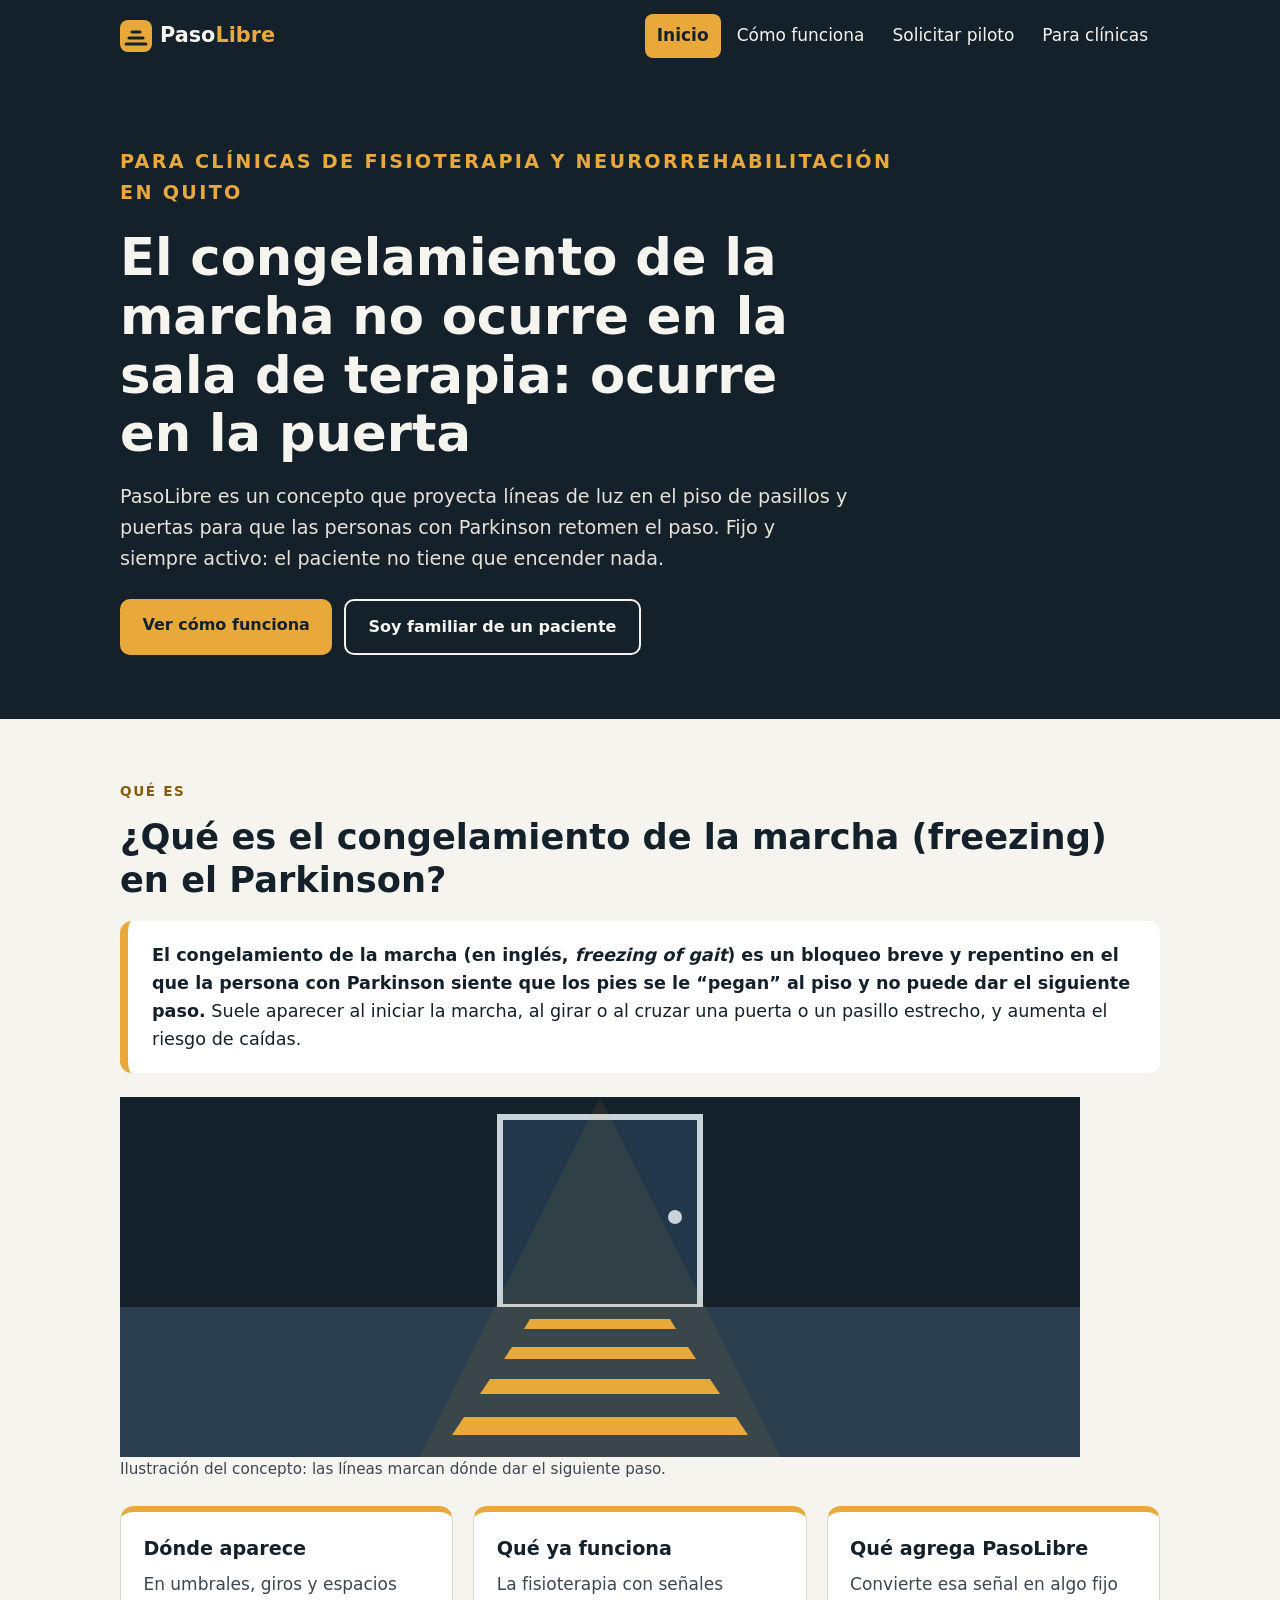
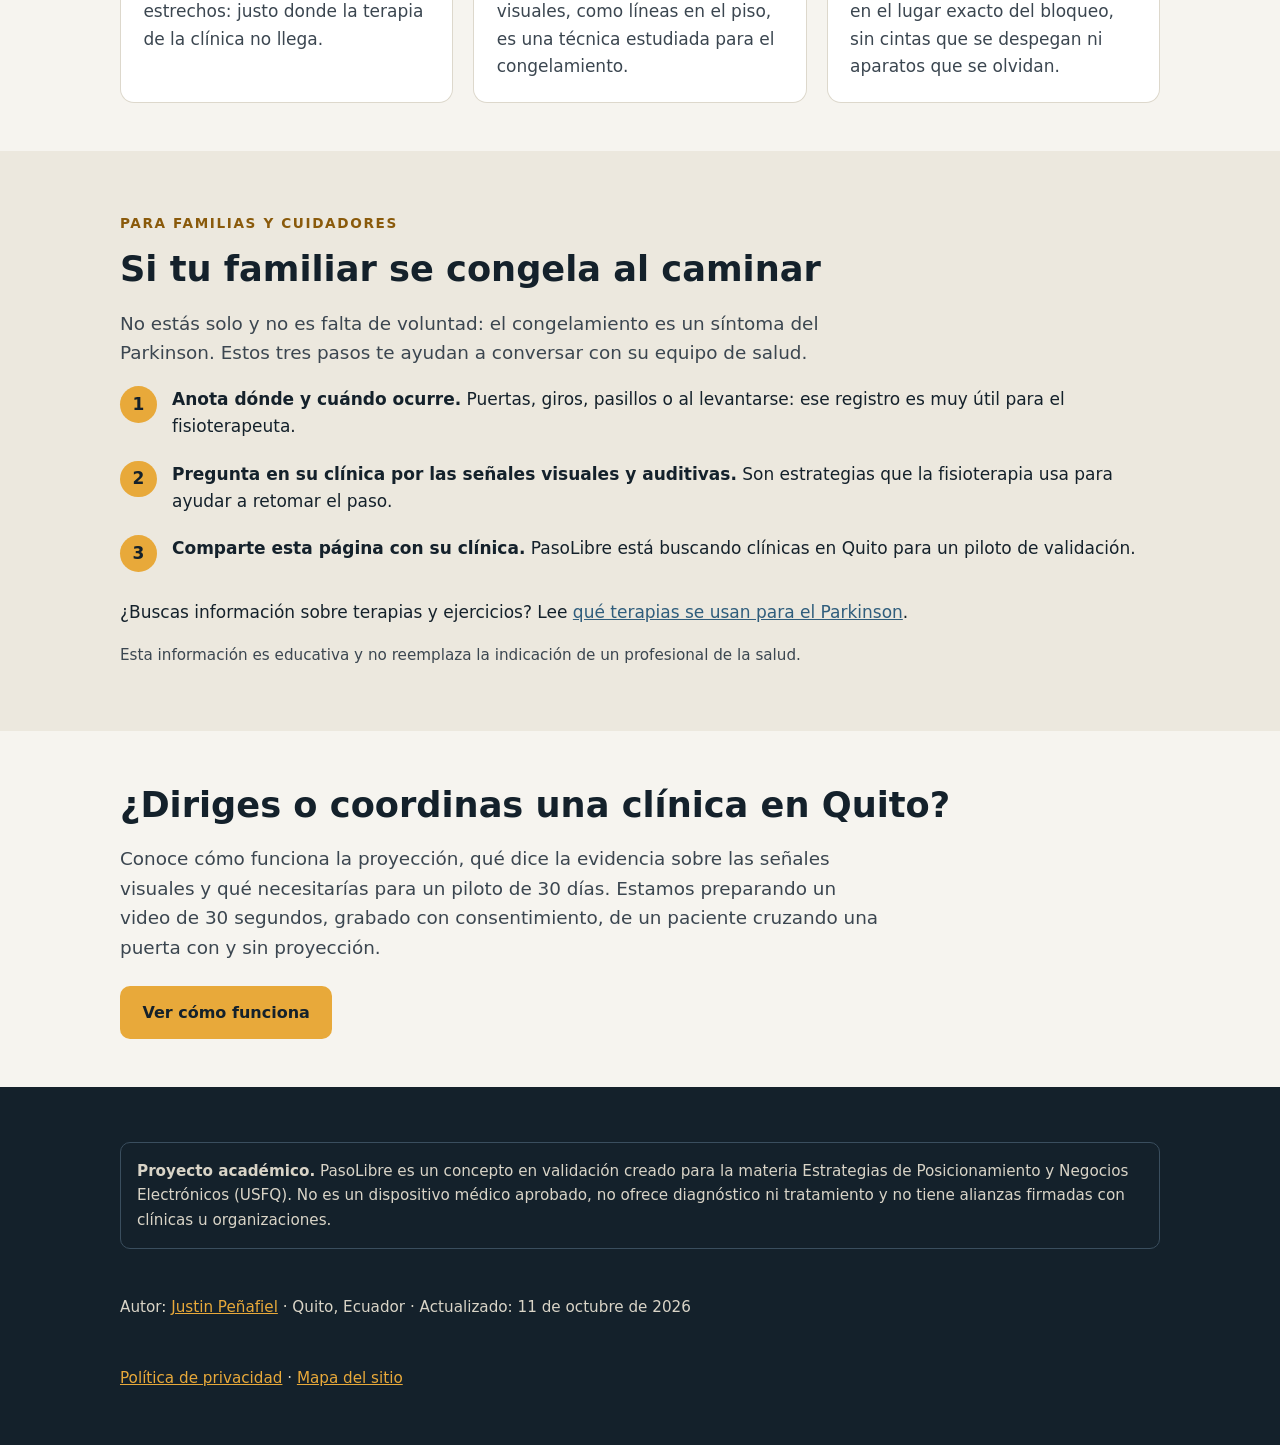
==== index.html @ 1aac8e03 "Add files via upload" ====
<!doctype html>
<html lang="es-EC">
<head>
<meta charset="utf-8">
<meta name="viewport" content="width=device-width, initial-scale=1">
<title>Congelamiento de la marcha en Parkinson (freezing) | PasoLibre</title>
<meta name="description" content="Qué es el congelamiento de la marcha (freezing) en el Parkinson y cómo PasoLibre proyecta líneas de luz en el piso para ayudar. Concepto para clínicas de Quito.">
<meta name="robots" content="index, follow">
<meta name="author" content="Justin Peñafiel">
<meta name="theme-color" content="#14212B">
<link rel="canonical" href="https://justinmate0.github.io/pasolibre/">
<link rel="icon" href="favicon.svg" type="image/svg+xml">
<meta property="og:type" content="website">
<meta property="og:locale" content="es_EC">
<meta property="og:site_name" content="PasoLibre">
<meta property="og:title" content="Congelamiento de la marcha en Parkinson (freezing) | PasoLibre">
<meta property="og:description" content="Qué es el congelamiento de la marcha (freezing) en el Parkinson y cómo PasoLibre proyecta líneas de luz en el piso para ayudar. Concepto para clínicas de Quito.">
<meta property="og:url" content="https://justinmate0.github.io/pasolibre/">
<meta name="twitter:card" content="summary">
<link rel="stylesheet" href="styles.css">
<script type="application/ld+json">{"@context": "https://schema.org", "@type": "Organization", "name": "PasoLibre", "url": "https://justinmate0.github.io/pasolibre/", "logo": "https://justinmate0.github.io/pasolibre/favicon.svg", "description": "Concepto académico de un sistema que proyecta señales visuales en el piso para ayudar a personas con Parkinson que se congelan al caminar.", "areaServed": {"@type": "City", "name": "Quito"}, "founder": {"@type": "Person", "name": "Justin Peñafiel", "url": "https://github.com/Justinmate0"}}</script><script type="application/ld+json">{"@context": "https://schema.org", "@type": "WebSite", "name": "PasoLibre", "url": "https://justinmate0.github.io/pasolibre/", "inLanguage": "es-EC"}</script>
</head>
<body>
<a class="skip" href="#contenido">Saltar al contenido</a>
<header class="site"><div class="wrap">
<a class="brand" href="index.html" aria-label="PasoLibre, ir al inicio"><svg width="32" height="32" viewBox="0 0 32 32" aria-hidden="true"><rect width="32" height="32" rx="8" fill="#E8A93A"/><path d="M6 24h20M9 18h14M12 12h8" stroke="#14212B" stroke-width="3" stroke-linecap="round"/></svg><span class="bt">Paso<b>Libre</b></span></a>
<nav aria-label="Principal"><ul><li><a href="index.html" aria-current="page">Inicio</a></li><li><a href="como-funciona.html">Cómo funciona</a></li><li><a href="solicitar-piloto.html">Solicitar piloto</a></li><li><a href="para-clinicas.html">Para clínicas</a></li></ul></nav>
</div></header>

<main id="contenido">

<section class="hero"><div class="wrap">
<p class="eyebrow">Para clínicas de fisioterapia y neurorrehabilitación en Quito</p>
<h1>El congelamiento de la marcha no ocurre en la sala de terapia: ocurre en la puerta</h1>
<p>PasoLibre es un concepto que proyecta líneas de luz en el piso de pasillos y puertas para que las personas con Parkinson retomen el paso. Fijo y siempre activo: el paciente no tiene que encender nada.</p>
<div class="btns"><a class="btn" href="como-funciona.html">Ver cómo funciona</a><a class="btn alt" href="#familias">Soy familiar de un paciente</a></div>
</div></section>

<section><div class="wrap">
<p class="eyebrow">Qué es</p>
<h2>¿Qué es el congelamiento de la marcha (freezing) en el Parkinson?</h2>
<p class="answer"><strong>El congelamiento de la marcha (en inglés, <em>freezing of gait</em>) es un bloqueo breve y repentino en el que la persona con Parkinson siente que los pies se le “pegan” al piso y no puede dar el siguiente paso.</strong> Suele aparecer al iniciar la marcha, al girar o al cruzar una puerta o un pasillo estrecho, y aumenta el riesgo de caídas.</p>
<figure style="margin:1.5rem 0"><img src="lineas-proyectadas.svg" width="960" height="360" alt="Ilustración: líneas de luz transversales proyectadas en el piso frente a una puerta, donde una persona con Parkinson suele congelarse al caminar" loading="lazy"><figcaption class="note">Ilustración del concepto: las líneas marcan dónde dar el siguiente paso.</figcaption></figure>
<div class="grid">
<div class="card"><h3>Dónde aparece</h3><p>En umbrales, giros y espacios estrechos: justo donde la terapia de la clínica no llega.</p></div>
<div class="card"><h3>Qué ya funciona</h3><p>La fisioterapia con señales visuales, como líneas en el piso, es una técnica estudiada para el congelamiento.</p></div>
<div class="card"><h3>Qué agrega PasoLibre</h3><p>Convierte esa señal en algo fijo en el lugar exacto del bloqueo, sin cintas que se despegan ni aparatos que se olvidan.</p></div>
</div>
</div></section>

<section class="alt-bg" id="familias"><div class="wrap">
<p class="eyebrow">Para familias y cuidadores</p>
<h2>Si tu familiar se congela al caminar</h2>
<p class="lead">No estás solo y no es falta de voluntad: el congelamiento es un síntoma del Parkinson. Estos tres pasos te ayudan a conversar con su equipo de salud.</p>
<ol class="steps">
<li><strong>Anota dónde y cuándo ocurre.</strong> Puertas, giros, pasillos o al levantarse: ese registro es muy útil para el fisioterapeuta.</li>
<li><strong>Pregunta en su clínica por las señales visuales y auditivas.</strong> Son estrategias que la fisioterapia usa para ayudar a retomar el paso.</li>
<li><strong>Comparte esta página con su clínica.</strong> PasoLibre está buscando clínicas en Quito para un piloto de validación.</li>
</ol>
<p>¿Buscas información sobre terapias y ejercicios? Lee <a href="como-funciona.html#terapias">qué terapias se usan para el Parkinson</a>.</p>
<p class="note">Esta información es educativa y no reemplaza la indicación de un profesional de la salud.</p>
</div></section>

<section><div class="wrap">
<h2>¿Diriges o coordinas una clínica en Quito?</h2>
<p class="lead">Conoce cómo funciona la proyección, qué dice la evidencia sobre las señales visuales y qué necesitarías para un piloto de 30 días. Estamos preparando un video de 30 segundos, grabado con consentimiento, de un paciente cruzando una puerta con y sin proyección.</p>
<div class="btns"><a class="btn" href="como-funciona.html">Ver cómo funciona</a></div>
</div></section>

</main>
<footer class="site"><div class="wrap">
<p class="disclaimer"><strong>Proyecto académico.</strong> PasoLibre es un concepto en validación creado para la materia Estrategias de Posicionamiento y Negocios Electrónicos (USFQ). No es un dispositivo médico aprobado, no ofrece diagnóstico ni tratamiento y no tiene alianzas firmadas con clínicas u organizaciones.</p>
<p>Autor: <a href="https://github.com/Justinmate0" rel="author">Justin Peñafiel</a> · Quito, Ecuador · Actualizado: <time datetime="2026-10-11">11 de octubre de 2026</time></p>
<p><a href="privacidad.html">Política de privacidad</a> · <a href="sitemap.xml">Mapa del sitio</a></p>
</div></footer>
</body>
</html>
---- styles.css ----
:root{--dark:#14212B;--light:#F6F4EF;--card:#FFFFFF;--amber:#E8A93A;--amber-d:#8A5A0B;--blue:#2F5D7C;--text:#3B4650;--line:#DDD8CC}
*{box-sizing:border-box}
html{scroll-behavior:smooth}
body{margin:0;font-family:system-ui,-apple-system,"Segoe UI",Roboto,Arial,sans-serif;color:var(--dark);background:var(--light);line-height:1.6;font-size:1.0625rem}
img,svg{max-width:100%;height:auto;display:block}
a{color:var(--blue)}
a:focus-visible,button:focus-visible,input:focus-visible,select:focus-visible,textarea:focus-visible{outline:3px solid var(--amber);outline-offset:2px}
.skip{position:absolute;left:-999px;top:0;background:var(--amber);color:var(--dark);padding:.5rem 1rem;z-index:10}
.skip:focus{left:1rem}
.wrap{max-width:1080px;margin:0 auto;padding:0 1.25rem}
header.site{background:var(--dark);color:var(--light)}
header.site .wrap{display:flex;flex-wrap:wrap;align-items:center;justify-content:space-between;gap:.75rem;padding-top:.9rem;padding-bottom:.9rem}
.brand{color:var(--light);text-decoration:none;font-weight:800;font-size:1.3rem;display:flex;align-items:center;gap:.5rem}
.brand b{color:var(--amber)}
nav ul{list-style:none;margin:0;padding:0;display:flex;flex-wrap:wrap;gap:.25rem}
nav a{color:var(--light);text-decoration:none;padding:.5rem .75rem;border-radius:8px;display:inline-block}
nav a:hover{background:#22384A}
nav a[aria-current="page"]{background:var(--amber);color:var(--dark);font-weight:700}
.crumbs{font-size:.9rem;color:var(--text);padding-top:1rem}
.crumbs ol{list-style:none;padding:0;margin:0;display:flex;gap:.4rem;flex-wrap:wrap}
.crumbs li+li::before{content:"›";margin-right:.4rem}
.hero{background:var(--dark);color:var(--light);padding:3.5rem 0 4rem}
.hero h1{font-size:clamp(2rem,5vw,3.2rem);line-height:1.15;margin:.25rem 0 1rem;max-width:20ch}
.hero p{font-size:1.2rem;max-width:60ch;color:#E6E2D8}
.eyebrow{text-transform:uppercase;letter-spacing:.12em;font-weight:800;font-size:.85rem;color:var(--amber-d)}
.hero .eyebrow{color:var(--amber)}
.btn{display:inline-block;background:var(--amber);color:var(--dark);font-weight:800;text-decoration:none;padding:.85rem 1.4rem;border-radius:10px;border:0;font-size:1rem;cursor:pointer}
.btn.alt{background:transparent;color:var(--light);border:2px solid var(--light)}
.btns{display:flex;flex-wrap:wrap;gap:.75rem;margin-top:1.5rem}
main section{padding:3rem 0}
h2{font-size:clamp(1.6rem,3.5vw,2.2rem);line-height:1.2;margin:.3rem 0 1rem}
h3{font-size:1.2rem;margin:0 0 .4rem}
.lead{font-size:1.15rem;color:var(--text);max-width:65ch}
.grid{display:grid;grid-template-columns:repeat(auto-fit,minmax(240px,1fr));gap:1.25rem;margin-top:1.5rem}
.card{background:var(--card);border:1px solid var(--line);border-radius:14px;padding:1.4rem;border-top:6px solid var(--amber)}
.card p{margin:.3rem 0 0;color:var(--text)}
.answer{background:var(--card);border-left:8px solid var(--amber);border-radius:12px;padding:1.25rem 1.5rem;margin:1.25rem 0;font-size:1.1rem}
.alt-bg{background:#ECE8DE}
details{background:var(--card);border:1px solid var(--line);border-radius:12px;padding:1rem 1.25rem;margin:.75rem 0}
summary{font-weight:700;cursor:pointer;font-size:1.08rem}
details p{color:var(--text);margin:.75rem 0 0}
table{width:100%;border-collapse:collapse;background:var(--card);margin-top:1rem}
th,td{text-align:left;padding:.75rem;border-bottom:1px solid var(--line);vertical-align:top}
th{background:var(--dark);color:var(--light)}
.table-wrap{overflow-x:auto}
ol.steps{counter-reset:s;list-style:none;padding:0}
ol.steps li{counter-increment:s;position:relative;padding:0 0 1.25rem 3.25rem}
ol.steps li::before{content:counter(s);position:absolute;left:0;top:0;width:2.3rem;height:2.3rem;border-radius:50%;background:var(--amber);color:var(--dark);font-weight:800;display:flex;align-items:center;justify-content:center}
form{background:var(--card);border:1px solid var(--line);border-radius:14px;padding:1.5rem;display:grid;gap:1rem;max-width:640px}
label{font-weight:700;display:block;margin-bottom:.3rem}
input,select,textarea{width:100%;padding:.75rem;border:1px solid #8D8A80;border-radius:8px;font:inherit;background:#fff;color:var(--dark)}
.check{display:flex;gap:.6rem;align-items:flex-start}
.check input{width:auto;margin-top:.35rem}
.check label{font-weight:400}
.note{font-size:.95rem;color:var(--text)}
.ok{background:#E3F1E6;border-left:8px solid #2E7D4F;border-radius:12px;padding:1.25rem 1.5rem;max-width:640px}
.author{display:flex;gap:1rem;align-items:center;background:var(--card);border:1px solid var(--line);border-radius:14px;padding:1.25rem}
.avatar{width:64px;height:64px;border-radius:50%;background:var(--dark);color:var(--amber);display:flex;align-items:center;justify-content:center;font-weight:800;font-size:1.4rem;flex:none}
footer.site{background:var(--dark);color:#D9D4C7;padding:2.5rem 0;font-size:.95rem}
footer.site a{color:var(--amber)}
footer.site .wrap{display:grid;gap:1rem}
.disclaimer{border:1px solid #3A4E5E;border-radius:10px;padding:1rem}
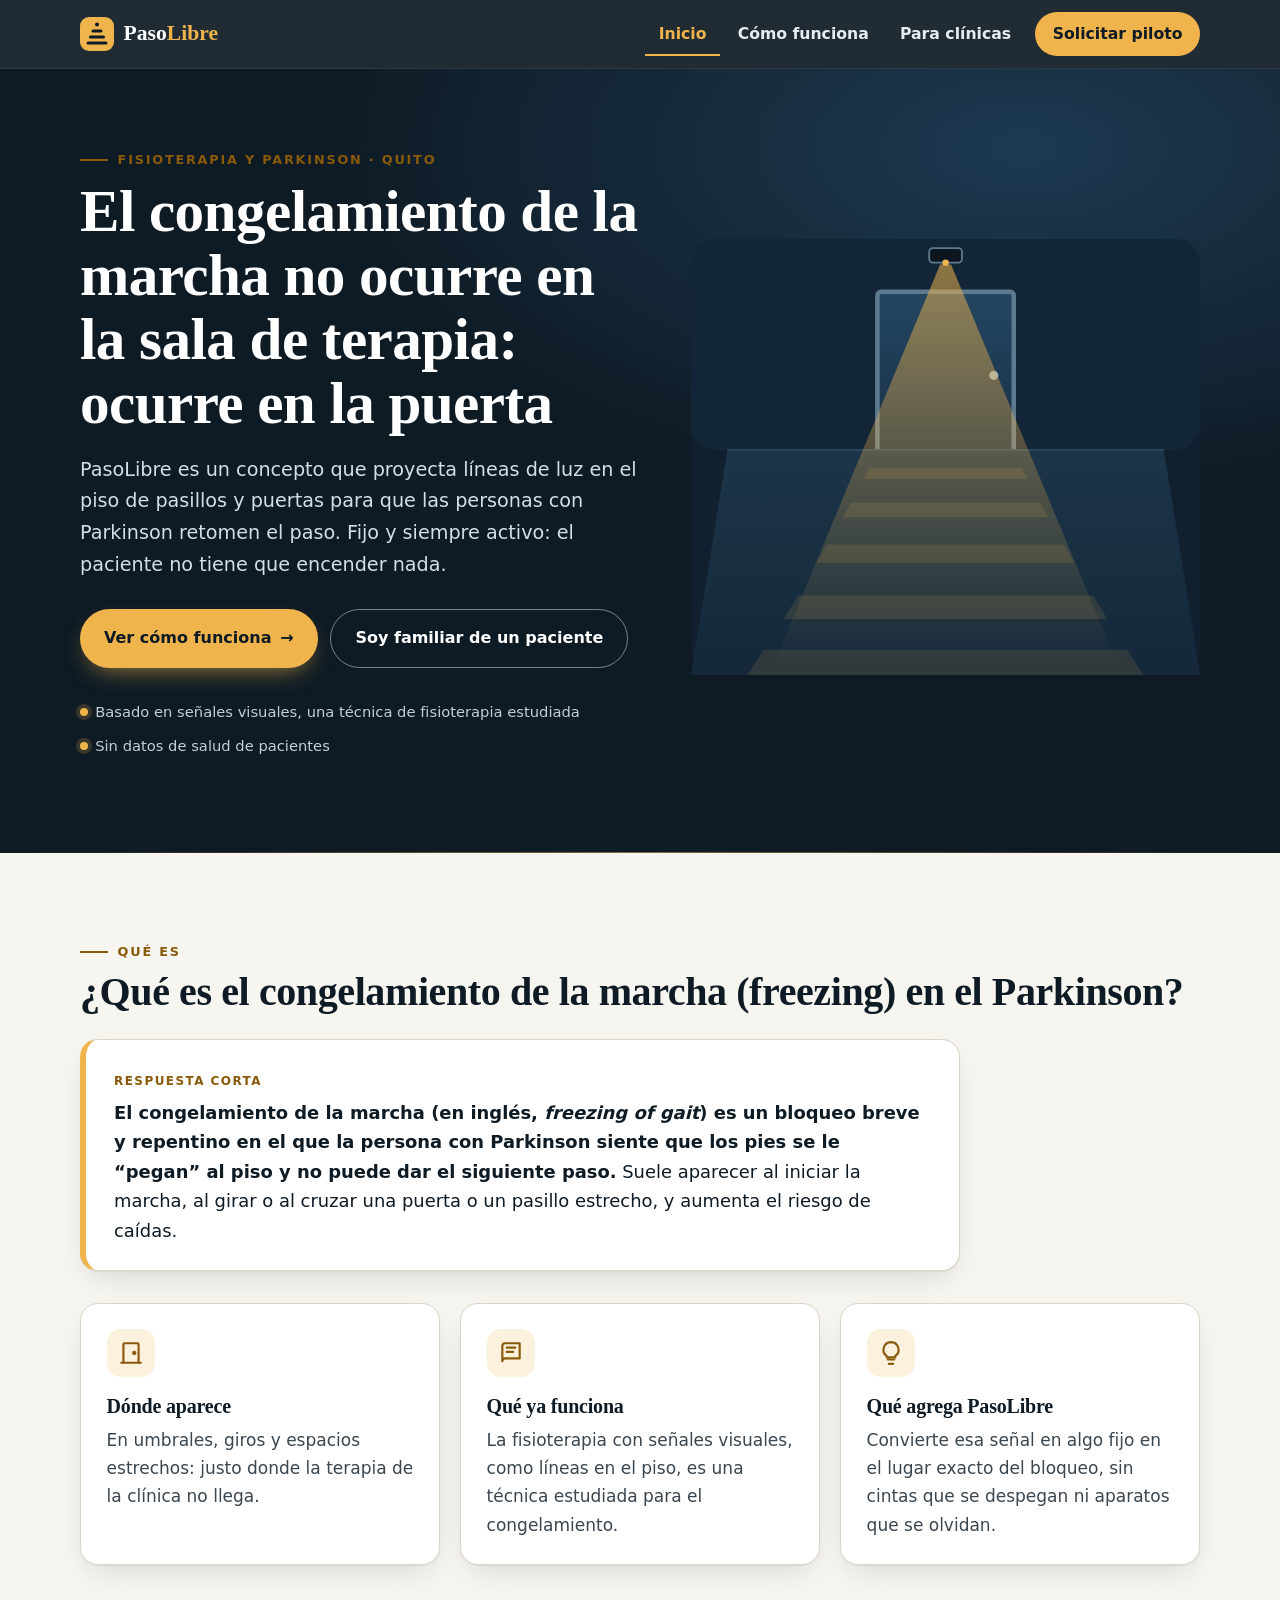
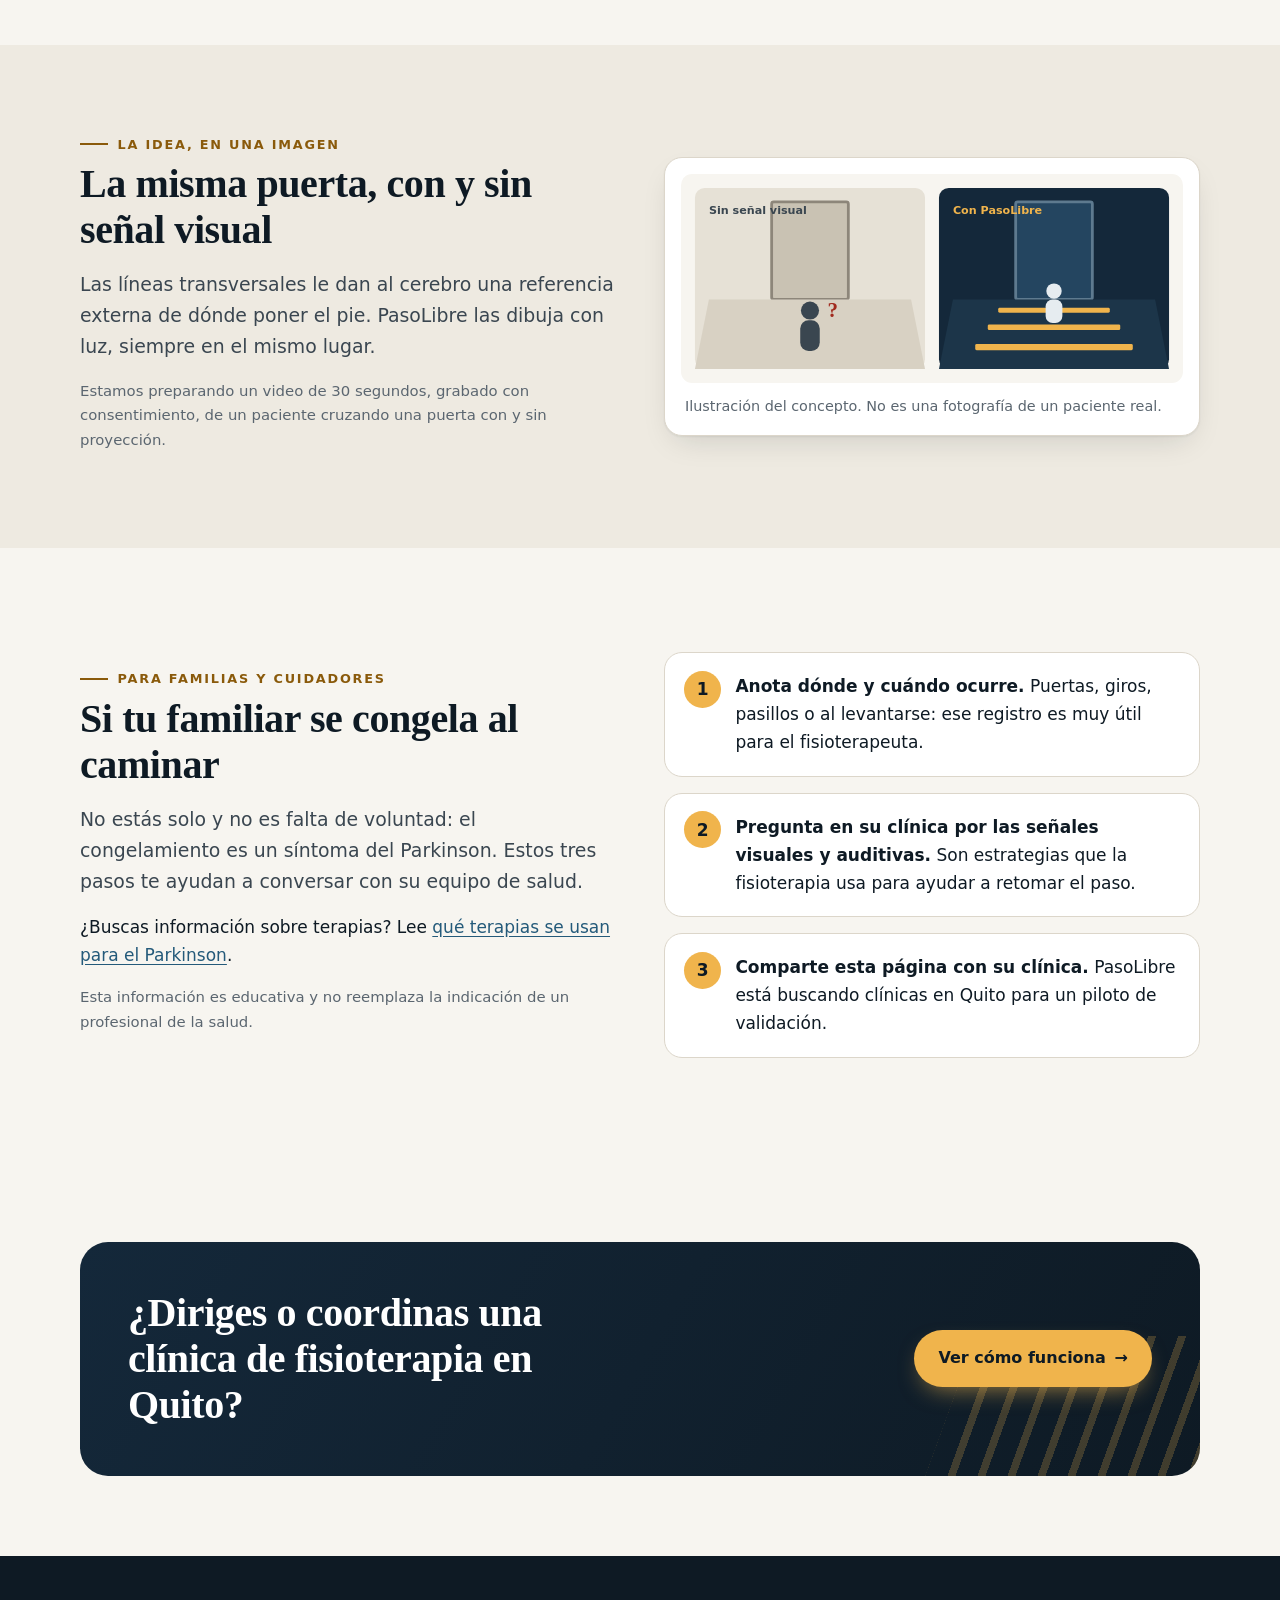
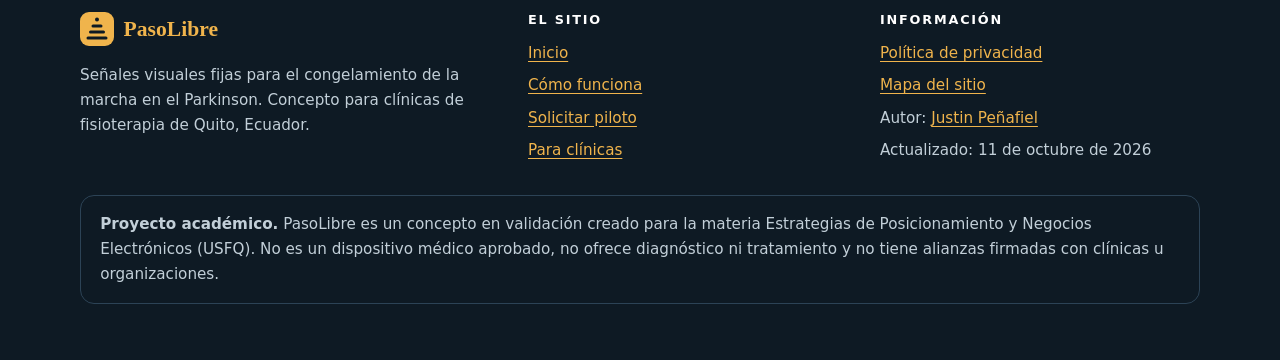
==== commit 9bd1ea1e: "Add files via upload" ====
--- a/index.html
+++ b/index.html
@@ -7,71 +7,117 @@
 <meta name="description" content="Qué es el congelamiento de la marcha (freezing) en el Parkinson y cómo PasoLibre proyecta líneas de luz en el piso para ayudar. Concepto para clínicas de Quito.">
 <meta name="robots" content="index, follow">
 <meta name="author" content="Justin Peñafiel">
-<meta name="theme-color" content="#14212B">
+<meta name="theme-color" content="#0E1A24">
 <link rel="canonical" href="https://justinmate0.github.io/pasolibre/">
+<meta property="og:url" content="https://justinmate0.github.io/pasolibre/">
 <link rel="icon" href="favicon.svg" type="image/svg+xml">
 <meta property="og:type" content="website">
 <meta property="og:locale" content="es_EC">
 <meta property="og:site_name" content="PasoLibre">
 <meta property="og:title" content="Congelamiento de la marcha en Parkinson (freezing) | PasoLibre">
 <meta property="og:description" content="Qué es el congelamiento de la marcha (freezing) en el Parkinson y cómo PasoLibre proyecta líneas de luz en el piso para ayudar. Concepto para clínicas de Quito.">
-<meta property="og:url" content="https://justinmate0.github.io/pasolibre/">
 <meta name="twitter:card" content="summary">
 <link rel="stylesheet" href="styles.css">
-<script type="application/ld+json">{"@context": "https://schema.org", "@type": "Organization", "name": "PasoLibre", "url": "https://justinmate0.github.io/pasolibre/", "logo": "https://justinmate0.github.io/pasolibre/favicon.svg", "description": "Concepto académico de un sistema que proyecta señales visuales en el piso para ayudar a personas con Parkinson que se congelan al caminar.", "areaServed": {"@type": "City", "name": "Quito"}, "founder": {"@type": "Person", "name": "Justin Peñafiel", "url": "https://github.com/Justinmate0"}}</script><script type="application/ld+json">{"@context": "https://schema.org", "@type": "WebSite", "name": "PasoLibre", "url": "https://justinmate0.github.io/pasolibre/", "inLanguage": "es-EC"}</script>
+<script src="app.js" defer></script>
+<script type="application/ld+json">{"@context": "https://schema.org", "@type": "Organization", "name": "PasoLibre", "url": "https://justinmate0.github.io/pasolibre/", "logo": "https://justinmate0.github.io/pasolibre/favicon.svg", "description": "Concepto académico de un sistema que proyecta señales visuales en el piso para ayudar a personas con Parkinson que se congelan al caminar.", "areaServed": {"@type": "City", "name": "Quito"}, "founder": {"@type": "Person", "name": "Justin Peñafiel", "url": "https://github.com/Justinmate0"}}</script>
+<script type="application/ld+json">{"@context": "https://schema.org", "@type": "WebSite", "name": "PasoLibre", "url": "https://justinmate0.github.io/pasolibre/", "inLanguage": "es-EC"}</script>
 </head>
 <body>
 <a class="skip" href="#contenido">Saltar al contenido</a>
-<header class="site"><div class="wrap">
-<a class="brand" href="index.html" aria-label="PasoLibre, ir al inicio"><svg width="32" height="32" viewBox="0 0 32 32" aria-hidden="true"><rect width="32" height="32" rx="8" fill="#E8A93A"/><path d="M6 24h20M9 18h14M12 12h8" stroke="#14212B" stroke-width="3" stroke-linecap="round"/></svg><span class="bt">Paso<b>Libre</b></span></a>
-<nav aria-label="Principal"><ul><li><a href="index.html" aria-current="page">Inicio</a></li><li><a href="como-funciona.html">Cómo funciona</a></li><li><a href="solicitar-piloto.html">Solicitar piloto</a></li><li><a href="para-clinicas.html">Para clínicas</a></li></ul></nav>
+<header class="site-h"><div class="wrap">
+<a class="brand" href="index.html" aria-label="PasoLibre, ir al inicio"><svg width="34" height="34" viewBox="0 0 34 34" aria-hidden="true"><rect width="34" height="34" rx="9" fill="#F0B44C"/><path d="M8 26h18M10.5 20h13M13 14h8" stroke="#0E1A24" stroke-width="3" stroke-linecap="round"/><circle cx="17" cy="7.5" r="2" fill="#0E1A24"/></svg><span>Paso<b>Libre</b></span></a>
+<button class="menu-btn" type="button" aria-expanded="false" aria-controls="menu">Menú</button>
+<nav class="nav" id="menu" aria-label="Principal"><ul><li><a href="index.html" aria-current="page">Inicio</a></li><li><a href="como-funciona.html">Cómo funciona</a></li><li><a href="para-clinicas.html">Para clínicas</a></li><li class="cta"><a href="solicitar-piloto.html">Solicitar piloto</a></li></ul></nav>
 </div></header>
 
 <main id="contenido">
 
-<section class="hero"><div class="wrap">
-<p class="eyebrow">Para clínicas de fisioterapia y neurorrehabilitación en Quito</p>
+<section class="hero"><div class="wrap hero-grid">
+<div>
+<p class="eyebrow">Fisioterapia y Parkinson · Quito</p>
 <h1>El congelamiento de la marcha no ocurre en la sala de terapia: ocurre en la puerta</h1>
-<p>PasoLibre es un concepto que proyecta líneas de luz en el piso de pasillos y puertas para que las personas con Parkinson retomen el paso. Fijo y siempre activo: el paciente no tiene que encender nada.</p>
-<div class="btns"><a class="btn" href="como-funciona.html">Ver cómo funciona</a><a class="btn alt" href="#familias">Soy familiar de un paciente</a></div>
+<p class="sub">PasoLibre es un concepto que proyecta líneas de luz en el piso de pasillos y puertas para que las personas con Parkinson retomen el paso. Fijo y siempre activo: el paciente no tiene que encender nada.</p>
+<div class="btns"><a class="btn" href="como-funciona.html">Ver cómo funciona <span class="arr" aria-hidden="true">→</span></a><a class="btn ghost" href="#familias">Soy familiar de un paciente</a></div>
+<ul class="trust"><li>Basado en señales visuales, una técnica de fisioterapia estudiada</li><li>Sin datos de salud de pacientes</li></ul>
+</div>
+<div><svg class="hero-art" viewBox="0 0 560 480" width="560" height="480" role="img" aria-labelledby="ha-t">
+<title id="ha-t">Animación: un proyector en el techo enciende, una por una, líneas de luz en el piso frente a una puerta, y aparecen las huellas de los pasos</title>
+<defs>
+<linearGradient id="g-cone" x1="0" y1="0" x2="0" y2="1"><stop offset="0" stop-color="#F0B44C" stop-opacity=".55"/><stop offset="1" stop-color="#F0B44C" stop-opacity="0"/></linearGradient>
+<linearGradient id="g-floor" x1="0" y1="0" x2="0" y2="1"><stop offset="0" stop-color="#1C3549"/><stop offset="1" stop-color="#14283A"/></linearGradient>
+<linearGradient id="g-door" x1="0" y1="0" x2="0" y2="1"><stop offset="0" stop-color="#244560"/><stop offset="1" stop-color="#1A3247"/></linearGradient>
+</defs>
+<rect x="0" y="0" width="560" height="480" rx="28" fill="#10202E"/>
+<rect x="0" y="0" width="560" height="232" rx="28" fill="#132637"/>
+<rect x="205" y="58" width="150" height="176" rx="4" fill="url(#g-door)" stroke="#5E7A8F" stroke-width="5"/>
+<circle cx="333" cy="150" r="5" fill="#9FB3C2"/>
+<polygon points="40,232 520,232 560,480 0,480" fill="url(#g-floor)"/>
+<line x1="40" y1="232" x2="520" y2="232" stroke="#2B4A62" stroke-width="2"/>
+<rect x="262" y="10" width="36" height="16" rx="4" fill="#0B1620" stroke="#5E7A8F" stroke-width="2"/>
+<circle class="led" cx="280" cy="26" r="3.5" fill="#F0B44C"/>
+<polygon class="cone" points="274,28 286,28 470,470 90,470" fill="url(#g-cone)"/>
+<g fill="#F0B44C">
+<polygon class="beam" points="196,252 364,252 370,264 190,264"/>
+<polygon class="beam" points="176,290 384,290 393,306 167,306"/>
+<polygon class="beam" points="150,336 410,336 422,356 138,356"/>
+<polygon class="beam" points="118,392 442,392 458,418 102,418"/>
+<polygon class="beam" points="80,452 480,452 498,480 62,480"/>
+</g>
+<g fill="#E6ECF0">
+<ellipse class="step s4" cx="258" cy="440" rx="14" ry="7"/>
+<ellipse class="step s3" cx="302" cy="376" rx="12" ry="6"/>
+<ellipse class="step s2" cx="262" cy="322" rx="10" ry="5"/>
+<ellipse class="step" cx="296" cy="276" rx="8" ry="4"/>
+</g>
+</svg></div>
 </div></section>
 
 <section><div class="wrap">
-<p class="eyebrow">Qué es</p>
-<h2>¿Qué es el congelamiento de la marcha (freezing) en el Parkinson?</h2>
-<p class="answer"><strong>El congelamiento de la marcha (en inglés, <em>freezing of gait</em>) es un bloqueo breve y repentino en el que la persona con Parkinson siente que los pies se le “pegan” al piso y no puede dar el siguiente paso.</strong> Suele aparecer al iniciar la marcha, al girar o al cruzar una puerta o un pasillo estrecho, y aumenta el riesgo de caídas.</p>
-<figure style="margin:1.5rem 0"><img src="lineas-proyectadas.svg" width="960" height="360" alt="Ilustración: líneas de luz transversales proyectadas en el piso frente a una puerta, donde una persona con Parkinson suele congelarse al caminar" loading="lazy"><figcaption class="note">Ilustración del concepto: las líneas marcan dónde dar el siguiente paso.</figcaption></figure>
+<p class="eyebrow rv">Qué es</p>
+<h2 class="rv">¿Qué es el congelamiento de la marcha (freezing) en el Parkinson?</h2>
+<div class="answer rv"><span class="tag">Respuesta corta</span><p style="margin:0"><strong>El congelamiento de la marcha (en inglés, <em>freezing of gait</em>) es un bloqueo breve y repentino en el que la persona con Parkinson siente que los pies se le “pegan” al piso y no puede dar el siguiente paso.</strong> Suele aparecer al iniciar la marcha, al girar o al cruzar una puerta o un pasillo estrecho, y aumenta el riesgo de caídas.</p></div>
 <div class="grid">
-<div class="card"><h3>Dónde aparece</h3><p>En umbrales, giros y espacios estrechos: justo donde la terapia de la clínica no llega.</p></div>
-<div class="card"><h3>Qué ya funciona</h3><p>La fisioterapia con señales visuales, como líneas en el piso, es una técnica estudiada para el congelamiento.</p></div>
-<div class="card"><h3>Qué agrega PasoLibre</h3><p>Convierte esa señal en algo fijo en el lugar exacto del bloqueo, sin cintas que se despegan ni aparatos que se olvidan.</p></div>
+<div class="card rv"><div class="ico" aria-hidden="true"><svg width="26" height="26" viewBox="0 0 24 24" fill="none" stroke="currentColor" stroke-width="2" stroke-linecap="round" stroke-linejoin="round"><path d="M5 21V4a1 1 0 0 1 1-1h12a1 1 0 0 1 1 1v17"/><path d="M3 21h18"/><circle cx="15" cy="12" r="1"/></svg></div><h3>Dónde aparece</h3><p>En umbrales, giros y espacios estrechos: justo donde la terapia de la clínica no llega.</p></div>
+<div class="card rv d1"><div class="ico" aria-hidden="true"><svg width="26" height="26" viewBox="0 0 24 24" fill="none" stroke="currentColor" stroke-width="2" stroke-linecap="round" stroke-linejoin="round"><path d="M4 19.5A2.5 2.5 0 0 1 6.5 17H20V3H6.5A2.5 2.5 0 0 0 4 5.5z"/><path d="M8 7h8M8 11h6"/></svg></div><h3>Qué ya funciona</h3><p>La fisioterapia con señales visuales, como líneas en el piso, es una técnica estudiada para el congelamiento.</p></div>
+<div class="card rv d2"><div class="ico" aria-hidden="true"><svg width="26" height="26" viewBox="0 0 24 24" fill="none" stroke="currentColor" stroke-width="2" stroke-linecap="round" stroke-linejoin="round"><path d="M9 18h6M10 22h4"/><path d="M12 2a7 7 0 0 0-4 12.7V16h8v-1.3A7 7 0 0 0 12 2z"/></svg></div><h3>Qué agrega PasoLibre</h3><p>Convierte esa señal en algo fijo en el lugar exacto del bloqueo, sin cintas que se despegan ni aparatos que se olvidan.</p></div>
 </div>
 </div></section>
 
-<section class="alt-bg" id="familias"><div class="wrap">
+<section class="tint"><div class="wrap split">
+<div class="rv">
+<p class="eyebrow">La idea, en una imagen</p>
+<h2>La misma puerta, con y sin señal visual</h2>
+<p class="lead">Las líneas transversales le dan al cerebro una referencia externa de dónde poner el pie. PasoLibre las dibuja con luz, siempre en el mismo lugar.</p>
+<p class="note">Estamos preparando un video de 30 segundos, grabado con consentimiento, de un paciente cruzando una puerta con y sin proyección.</p>
+</div>
+<figure class="figure rv d1"><img src="lineas-proyectadas.svg" width="720" height="300" alt="Comparación: a la izquierda una persona con Parkinson se detiene frente a una puerta sin señales; a la derecha la misma puerta con líneas de luz proyectadas en el piso" loading="lazy"><figcaption>Ilustración del concepto. No es una fotografía de un paciente real.</figcaption></figure>
+</div></section>
+
+<section id="familias"><div class="wrap split">
+<div class="rv">
 <p class="eyebrow">Para familias y cuidadores</p>
 <h2>Si tu familiar se congela al caminar</h2>
 <p class="lead">No estás solo y no es falta de voluntad: el congelamiento es un síntoma del Parkinson. Estos tres pasos te ayudan a conversar con su equipo de salud.</p>
-<ol class="steps">
+<p>¿Buscas información sobre terapias? Lee <a href="como-funciona.html#terapias">qué terapias se usan para el Parkinson</a>.</p>
+<p class="note">Esta información es educativa y no reemplaza la indicación de un profesional de la salud.</p>
+</div>
+<ol class="steps rv d1">
 <li><strong>Anota dónde y cuándo ocurre.</strong> Puertas, giros, pasillos o al levantarse: ese registro es muy útil para el fisioterapeuta.</li>
 <li><strong>Pregunta en su clínica por las señales visuales y auditivas.</strong> Son estrategias que la fisioterapia usa para ayudar a retomar el paso.</li>
 <li><strong>Comparte esta página con su clínica.</strong> PasoLibre está buscando clínicas en Quito para un piloto de validación.</li>
 </ol>
-<p>¿Buscas información sobre terapias y ejercicios? Lee <a href="como-funciona.html#terapias">qué terapias se usan para el Parkinson</a>.</p>
-<p class="note">Esta información es educativa y no reemplaza la indicación de un profesional de la salud.</p>
 </div></section>
-
-<section><div class="wrap">
-<h2>¿Diriges o coordinas una clínica en Quito?</h2>
-<p class="lead">Conoce cómo funciona la proyección, qué dice la evidencia sobre las señales visuales y qué necesitarías para un piloto de 30 días. Estamos preparando un video de 30 segundos, grabado con consentimiento, de un paciente cruzando una puerta con y sin proyección.</p>
-<div class="btns"><a class="btn" href="como-funciona.html">Ver cómo funciona</a></div>
-</div></section>
+<section><div class="wrap"><div class="cta-band rv"><h2>¿Diriges o coordinas una clínica de fisioterapia en Quito?</h2><a class="btn" href="como-funciona.html">Ver cómo funciona <span class="arr" aria-hidden="true">→</span></a></div></div></section>
 
 </main>
-<footer class="site"><div class="wrap">
+<footer class="site-f"><div class="wrap">
+<div class="f-grid">
+<div><a class="brand" href="index.html"><svg width="34" height="34" viewBox="0 0 34 34" aria-hidden="true"><rect width="34" height="34" rx="9" fill="#F0B44C"/><path d="M8 26h18M10.5 20h13M13 14h8" stroke="#0E1A24" stroke-width="3" stroke-linecap="round"/><circle cx="17" cy="7.5" r="2" fill="#0E1A24"/></svg><span>Paso<b>Libre</b></span></a>
+<p style="margin-top:1rem">Señales visuales fijas para el congelamiento de la marcha en el Parkinson. Concepto para clínicas de fisioterapia de Quito, Ecuador.</p></div>
+<div><h3>El sitio</h3><ul><li><a href="index.html">Inicio</a></li><li><a href="como-funciona.html">Cómo funciona</a></li><li><a href="solicitar-piloto.html">Solicitar piloto</a></li><li><a href="para-clinicas.html">Para clínicas</a></li></ul></div>
+<div><h3>Información</h3><ul><li><a href="privacidad.html">Política de privacidad</a></li><li><a href="sitemap.xml">Mapa del sitio</a></li><li>Autor: <a href="https://github.com/Justinmate0" rel="author">Justin Peñafiel</a></li><li>Actualizado: <time datetime="2026-10-11">11 de octubre de 2026</time></li></ul></div>
+</div>
 <p class="disclaimer"><strong>Proyecto académico.</strong> PasoLibre es un concepto en validación creado para la materia Estrategias de Posicionamiento y Negocios Electrónicos (USFQ). No es un dispositivo médico aprobado, no ofrece diagnóstico ni tratamiento y no tiene alianzas firmadas con clínicas u organizaciones.</p>
-<p>Autor: <a href="https://github.com/Justinmate0" rel="author">Justin Peñafiel</a> · Quito, Ecuador · Actualizado: <time datetime="2026-10-11">11 de octubre de 2026</time></p>
-<p><a href="privacidad.html">Política de privacidad</a> · <a href="sitemap.xml">Mapa del sitio</a></p>
 </div></footer>
 </body>
 </html>
--- a/styles.css
+++ b/styles.css
@@ -1,62 +1,175 @@
-:root{--dark:#14212B;--light:#F6F4EF;--card:#FFFFFF;--amber:#E8A93A;--amber-d:#8A5A0B;--blue:#2F5D7C;--text:#3B4650;--line:#DDD8CC}
+:root{--ink:#0E1A24;--navy:#14283A;--navy2:#1C3549;--paper:#F7F5F0;--paper2:#EEEAE1;--white:#FFFFFF;--amber:#F0B44C;--amber-d:#8A5A0B;--blue:#245A7A;--text:#3A4650;--muted:#5B6670;--line:#DCD6CA;--ok:#2E7D4F;--r:18px;--shadow:0 1px 2px rgba(14,26,36,.06),0 12px 32px -12px rgba(14,26,36,.18);--serif:"Iowan Old Style","Palatino Linotype",Palatino,"Book Antiqua",Georgia,serif;--sans:system-ui,-apple-system,"Segoe UI",Roboto,"Helvetica Neue",Arial,sans-serif}
 *{box-sizing:border-box}
-html{scroll-behavior:smooth}
-body{margin:0;font-family:system-ui,-apple-system,"Segoe UI",Roboto,Arial,sans-serif;color:var(--dark);background:var(--light);line-height:1.6;font-size:1.0625rem}
+html{scroll-behavior:smooth;-webkit-text-size-adjust:100%}
+body{margin:0;font-family:var(--sans);color:var(--ink);background:var(--paper);line-height:1.65;font-size:1.0625rem;text-rendering:optimizeLegibility}
 img,svg{max-width:100%;height:auto;display:block}
-a{color:var(--blue)}
-a:focus-visible,button:focus-visible,input:focus-visible,select:focus-visible,textarea:focus-visible{outline:3px solid var(--amber);outline-offset:2px}
-.skip{position:absolute;left:-999px;top:0;background:var(--amber);color:var(--dark);padding:.5rem 1rem;z-index:10}
+a{color:var(--blue);text-underline-offset:3px}
+:focus-visible{outline:3px solid var(--amber);outline-offset:3px;border-radius:4px}
+.skip{position:absolute;left:-999px;top:.5rem;background:var(--amber);color:var(--ink);padding:.6rem 1rem;border-radius:8px;z-index:100;font-weight:700}
 .skip:focus{left:1rem}
-.wrap{max-width:1080px;margin:0 auto;padding:0 1.25rem}
-header.site{background:var(--dark);color:var(--light)}
-header.site .wrap{display:flex;flex-wrap:wrap;align-items:center;justify-content:space-between;gap:.75rem;padding-top:.9rem;padding-bottom:.9rem}
-.brand{color:var(--light);text-decoration:none;font-weight:800;font-size:1.3rem;display:flex;align-items:center;gap:.5rem}
-.brand b{color:var(--amber)}
-nav ul{list-style:none;margin:0;padding:0;display:flex;flex-wrap:wrap;gap:.25rem}
-nav a{color:var(--light);text-decoration:none;padding:.5rem .75rem;border-radius:8px;display:inline-block}
-nav a:hover{background:#22384A}
-nav a[aria-current="page"]{background:var(--amber);color:var(--dark);font-weight:700}
-.crumbs{font-size:.9rem;color:var(--text);padding-top:1rem}
-.crumbs ol{list-style:none;padding:0;margin:0;display:flex;gap:.4rem;flex-wrap:wrap}
-.crumbs li+li::before{content:"›";margin-right:.4rem}
-.hero{background:var(--dark);color:var(--light);padding:3.5rem 0 4rem}
-.hero h1{font-size:clamp(2rem,5vw,3.2rem);line-height:1.15;margin:.25rem 0 1rem;max-width:20ch}
-.hero p{font-size:1.2rem;max-width:60ch;color:#E6E2D8}
-.eyebrow{text-transform:uppercase;letter-spacing:.12em;font-weight:800;font-size:.85rem;color:var(--amber-d)}
-.hero .eyebrow{color:var(--amber)}
-.btn{display:inline-block;background:var(--amber);color:var(--dark);font-weight:800;text-decoration:none;padding:.85rem 1.4rem;border-radius:10px;border:0;font-size:1rem;cursor:pointer}
-.btn.alt{background:transparent;color:var(--light);border:2px solid var(--light)}
-.btns{display:flex;flex-wrap:wrap;gap:.75rem;margin-top:1.5rem}
-main section{padding:3rem 0}
-h2{font-size:clamp(1.6rem,3.5vw,2.2rem);line-height:1.2;margin:.3rem 0 1rem}
-h3{font-size:1.2rem;margin:0 0 .4rem}
-.lead{font-size:1.15rem;color:var(--text);max-width:65ch}
-.grid{display:grid;grid-template-columns:repeat(auto-fit,minmax(240px,1fr));gap:1.25rem;margin-top:1.5rem}
-.card{background:var(--card);border:1px solid var(--line);border-radius:14px;padding:1.4rem;border-top:6px solid var(--amber)}
-.card p{margin:.3rem 0 0;color:var(--text)}
-.answer{background:var(--card);border-left:8px solid var(--amber);border-radius:12px;padding:1.25rem 1.5rem;margin:1.25rem 0;font-size:1.1rem}
-.alt-bg{background:#ECE8DE}
-details{background:var(--card);border:1px solid var(--line);border-radius:12px;padding:1rem 1.25rem;margin:.75rem 0}
-summary{font-weight:700;cursor:pointer;font-size:1.08rem}
-details p{color:var(--text);margin:.75rem 0 0}
-table{width:100%;border-collapse:collapse;background:var(--card);margin-top:1rem}
-th,td{text-align:left;padding:.75rem;border-bottom:1px solid var(--line);vertical-align:top}
-th{background:var(--dark);color:var(--light)}
-.table-wrap{overflow-x:auto}
-ol.steps{counter-reset:s;list-style:none;padding:0}
-ol.steps li{counter-increment:s;position:relative;padding:0 0 1.25rem 3.25rem}
-ol.steps li::before{content:counter(s);position:absolute;left:0;top:0;width:2.3rem;height:2.3rem;border-radius:50%;background:var(--amber);color:var(--dark);font-weight:800;display:flex;align-items:center;justify-content:center}
-form{background:var(--card);border:1px solid var(--line);border-radius:14px;padding:1.5rem;display:grid;gap:1rem;max-width:640px}
-label{font-weight:700;display:block;margin-bottom:.3rem}
-input,select,textarea{width:100%;padding:.75rem;border:1px solid #8D8A80;border-radius:8px;font:inherit;background:#fff;color:var(--dark)}
-.check{display:flex;gap:.6rem;align-items:flex-start}
-.check input{width:auto;margin-top:.35rem}
-.check label{font-weight:400}
-.note{font-size:.95rem;color:var(--text)}
-.ok{background:#E3F1E6;border-left:8px solid #2E7D4F;border-radius:12px;padding:1.25rem 1.5rem;max-width:640px}
-.author{display:flex;gap:1rem;align-items:center;background:var(--card);border:1px solid var(--line);border-radius:14px;padding:1.25rem}
-.avatar{width:64px;height:64px;border-radius:50%;background:var(--dark);color:var(--amber);display:flex;align-items:center;justify-content:center;font-weight:800;font-size:1.4rem;flex:none}
-footer.site{background:var(--dark);color:#D9D4C7;padding:2.5rem 0;font-size:.95rem}
-footer.site a{color:var(--amber)}
-footer.site .wrap{display:grid;gap:1rem}
-.disclaimer{border:1px solid #3A4E5E;border-radius:10px;padding:1rem}
+.wrap{max-width:1160px;margin:0 auto;padding:0 1.25rem}
+h1,h2,h3{font-family:var(--serif);font-weight:700;letter-spacing:-.01em;color:inherit}
+h1{font-size:clamp(2.2rem,5.2vw,3.7rem);line-height:1.08;margin:.6rem 0 1.1rem}
+h2{font-size:clamp(1.7rem,3.4vw,2.5rem);line-height:1.15;margin:.4rem 0 1rem}
+h3{font-size:1.25rem;line-height:1.3;margin:0 0 .45rem}
+p{margin:0 0 1rem}
+.eyebrow{display:inline-flex;align-items:center;gap:.6rem;text-transform:uppercase;letter-spacing:.14em;font-weight:800;font-size:.8rem;color:var(--amber-d);margin:0}
+.eyebrow::before{content:"";width:28px;height:2px;background:currentColor}
+.dark .eyebrow{color:var(--amber)}
+.lead{font-size:1.18rem;color:var(--text);max-width:62ch}
+.dark .lead{color:#D5DEE4}
+/* header */
+.site-h{position:sticky;top:0;z-index:50;background:rgba(14,26,36,.92);backdrop-filter:saturate(140%) blur(10px);-webkit-backdrop-filter:saturate(140%) blur(10px);border-bottom:1px solid rgba(255,255,255,.06);transition:box-shadow .3s}
+.site-h.scrolled{box-shadow:0 8px 24px -10px rgba(0,0,0,.5)}
+.site-h .wrap{display:flex;align-items:center;justify-content:space-between;gap:1rem;min-height:68px}
+.brand{display:flex;align-items:center;gap:.6rem;color:#fff;text-decoration:none;font-family:var(--serif);font-weight:700;font-size:1.35rem}
+.brand b{color:var(--amber);font-weight:700}
+.menu-btn{display:none;background:none;border:1px solid rgba(255,255,255,.25);color:#fff;border-radius:10px;padding:.5rem .7rem;font:inherit;font-weight:700;cursor:pointer}
+.nav ul{list-style:none;margin:0;padding:0;display:flex;align-items:center;gap:.25rem}
+.nav a{color:#E6ECF0;text-decoration:none;padding:.55rem .85rem;border-radius:10px;display:block;font-weight:600;font-size:.98rem;transition:background .2s,color .2s}
+.nav a:hover{background:rgba(255,255,255,.08);color:#fff}
+.nav a[aria-current="page"]{color:var(--amber);box-shadow:inset 0 -2px 0 var(--amber);border-radius:0}
+.nav .cta a{background:var(--amber);color:var(--ink);border-radius:999px;padding:.55rem 1.1rem;margin-left:.4rem}
+.nav .cta a:hover{background:#F6C871;color:var(--ink)}
+.nav .cta a[aria-current="page"]{box-shadow:none;color:var(--ink)}
+@media (max-width:860px){
+ .menu-btn{display:inline-block}
+ .nav{position:absolute;left:0;right:0;top:100%;background:var(--ink);border-bottom:1px solid rgba(255,255,255,.08);display:none}
+ .nav.open{display:block}
+ .nav ul{flex-direction:column;align-items:stretch;padding:.5rem 1.25rem 1rem}
+ .nav a[aria-current="page"]{box-shadow:inset 3px 0 0 var(--amber)}
+ .nav .cta a{margin:.5rem 0 0;text-align:center}
+}
+/* sections */
+section{padding:5rem 0}
+.dark{background:var(--ink);color:#fff}
+.tint{background:var(--paper2)}
+.hero{position:relative;overflow:hidden;background:radial-gradient(1200px 600px at 80% 10%,#1D3A52 0%,rgba(29,58,82,0) 60%),var(--ink);color:#fff;padding:4.5rem 0 5rem}
+.hero::after{content:"";position:absolute;inset:auto 0 0 0;height:1px;background:linear-gradient(90deg,transparent,rgba(240,180,76,.5),transparent)}
+.hero-grid{display:grid;grid-template-columns:1.05fr .95fr;gap:3rem;align-items:center}
+.hero p.sub{font-size:1.2rem;color:#D5DEE4;max-width:56ch}
+.hero.small{padding:4rem 0 4.2rem}
+.hero.small h1{max-width:22ch}
+@media (max-width:900px){.hero-grid{grid-template-columns:1fr}.hero-art{max-width:520px;margin:0 auto}}
+.btns{display:flex;flex-wrap:wrap;gap:.8rem;margin-top:1.8rem}
+.btn{display:inline-flex;align-items:center;gap:.55rem;background:var(--amber);color:var(--ink);font-weight:800;text-decoration:none;padding:.95rem 1.5rem;border-radius:999px;border:0;font-size:1rem;cursor:pointer;transition:transform .2s,box-shadow .2s,background .2s;box-shadow:0 10px 24px -10px rgba(240,180,76,.7)}
+.btn:hover{transform:translateY(-2px);background:#F6C871}
+.btn .arr{transition:transform .2s}
+.btn:hover .arr{transform:translateX(4px)}
+.btn.ghost{background:transparent;color:#fff;border:1.5px solid rgba(255,255,255,.45);box-shadow:none}
+.btn.ghost:hover{background:rgba(255,255,255,.08)}
+.btn.line{background:transparent;color:var(--ink);border:1.5px solid var(--ink);box-shadow:none}
+.trust{display:flex;flex-wrap:wrap;gap:.6rem 1.4rem;margin-top:2rem;padding:0;list-style:none;font-size:.92rem;color:#C2CFD8}
+.trust li{display:flex;align-items:center;gap:.45rem}
+.trust li::before{content:"";width:8px;height:8px;border-radius:50%;background:var(--amber);box-shadow:0 0 0 4px rgba(240,180,76,.18)}
+.crumbs{background:var(--ink);color:#AFC0CB;font-size:.88rem;padding:.75rem 0 0}
+.crumbs ol{list-style:none;margin:0;padding:0;display:flex;gap:.4rem;flex-wrap:wrap}
+.crumbs a{color:#DCE5EA}
+.crumbs li+li::before{content:"/";margin-right:.4rem;opacity:.5}
+/* hero art animation */
+.beam{opacity:.12;animation:beam 5.5s ease-in-out infinite}
+.beam:nth-of-type(2){animation-delay:.35s}.beam:nth-of-type(3){animation-delay:.7s}.beam:nth-of-type(4){animation-delay:1.05s}.beam:nth-of-type(5){animation-delay:1.4s}
+@keyframes beam{0%,8%{opacity:.12}22%,72%{opacity:1}90%,100%{opacity:.12}}
+.cone{animation:cone 5.5s ease-in-out infinite}
+@keyframes cone{0%,8%{opacity:.15}25%,70%{opacity:.55}95%,100%{opacity:.15}}
+.step{opacity:0;animation:step 5.5s ease-in-out infinite}
+.step.s2{animation-delay:.5s}.step.s3{animation-delay:1s}.step.s4{animation-delay:1.5s}
+@keyframes step{0%,30%{opacity:0;transform:translateY(6px)}42%,75%{opacity:.9;transform:none}90%,100%{opacity:0}}
+.led{animation:led 1.4s ease-in-out infinite alternate}
+@keyframes led{from{opacity:.4}to{opacity:1}}
+/* cards & grids */
+.grid{display:grid;grid-template-columns:repeat(auto-fit,minmax(250px,1fr));gap:1.25rem;margin-top:2rem}
+.card{position:relative;background:var(--white);border:1px solid var(--line);border-radius:var(--r);padding:1.6rem;box-shadow:var(--shadow);transition:transform .25s,box-shadow .25s}
+.card:hover{transform:translateY(-4px);box-shadow:0 2px 4px rgba(14,26,36,.06),0 22px 40px -16px rgba(14,26,36,.28)}
+.card p{color:var(--text);margin:0}
+.ico{width:48px;height:48px;border-radius:14px;background:#FCF1DC;color:var(--amber-d);display:flex;align-items:center;justify-content:center;margin-bottom:1rem}
+.dark .card{background:var(--navy);border-color:rgba(255,255,255,.08);color:#fff}
+.dark .card p{color:#C8D3DB}
+.dark .ico{background:rgba(240,180,76,.14);color:var(--amber)}
+.answer{position:relative;background:var(--white);border:1px solid var(--line);border-left:6px solid var(--amber);border-radius:var(--r);padding:1.5rem 1.75rem;margin:1.5rem 0;font-size:1.12rem;box-shadow:var(--shadow);max-width:880px}
+.answer .tag{display:inline-block;font-size:.75rem;font-weight:800;letter-spacing:.12em;text-transform:uppercase;color:var(--amber-d);margin-bottom:.4rem}
+.split{display:grid;grid-template-columns:1fr 1fr;gap:3rem;align-items:center}
+@media (max-width:860px){.split{grid-template-columns:1fr}}
+.figure{background:var(--white);border:1px solid var(--line);border-radius:var(--r);padding:1rem;box-shadow:var(--shadow);margin:0}
+.figure figcaption{font-size:.9rem;color:var(--muted);padding:.75rem .25rem 0}
+/* timeline */
+.timeline{list-style:none;margin:2rem 0 0;padding:0;display:grid;grid-template-columns:repeat(3,1fr);gap:1.25rem;counter-reset:t;position:relative}
+.timeline::before{content:"";position:absolute;top:27px;left:8%;right:8%;height:2px;background:repeating-linear-gradient(90deg,var(--amber) 0 10px,transparent 10px 18px);opacity:.6}
+.timeline li{counter-increment:t;position:relative;background:var(--white);border:1px solid var(--line);border-radius:var(--r);padding:4.2rem 1.4rem 1.4rem;box-shadow:var(--shadow)}
+.timeline li::before{content:counter(t);position:absolute;top:.8rem;left:1.4rem;width:2.6rem;height:2.6rem;border-radius:50%;background:var(--ink);color:var(--amber);font-family:var(--serif);font-weight:700;font-size:1.2rem;display:flex;align-items:center;justify-content:center;box-shadow:0 0 0 6px var(--paper)}
+.tint .timeline li::before{box-shadow:0 0 0 6px var(--paper2)}
+.timeline p{color:var(--text);margin:0}
+@media (max-width:860px){.timeline{grid-template-columns:1fr}.timeline::before{display:none}}
+/* evidence band */
+.evidence{display:grid;grid-template-columns:auto 1fr;gap:1.5rem;align-items:start;background:var(--navy);color:#fff;border-radius:24px;padding:2rem;border:1px solid rgba(255,255,255,.08)}
+.evidence .big{font-family:var(--serif);font-size:3.5rem;line-height:1;color:var(--amber)}
+.evidence p{color:#D5DEE4;margin:0 0 .6rem}
+.evidence a{color:var(--amber)}
+@media (max-width:640px){.evidence{grid-template-columns:1fr}}
+/* steps list (familias) */
+ol.steps{counter-reset:s;list-style:none;padding:0;margin:1.5rem 0;display:grid;gap:1rem}
+ol.steps li{counter-increment:s;position:relative;padding:1.2rem 1.25rem 1.2rem 4.4rem;background:var(--white);border:1px solid var(--line);border-radius:var(--r)}
+ol.steps li::before{content:counter(s);position:absolute;left:1.2rem;top:1.1rem;width:2.3rem;height:2.3rem;border-radius:50%;background:var(--amber);color:var(--ink);font-weight:800;display:flex;align-items:center;justify-content:center}
+.note{font-size:.93rem;color:var(--muted)}
+.dark .note{color:#AFC0CB}
+/* table */
+.table-wrap{overflow-x:auto;border-radius:var(--r);border:1px solid var(--line);box-shadow:var(--shadow);background:var(--white);margin-top:1rem}
+table{width:100%;border-collapse:collapse;min-width:640px}
+caption{text-align:left;padding:1rem 1.25rem;font-weight:700;color:var(--ink)}
+th,td{text-align:left;padding:.95rem 1.25rem;border-top:1px solid var(--line);vertical-align:top}
+thead th{background:var(--ink);color:#fff;border-top:0;font-size:.95rem}
+tbody th{font-weight:700;color:var(--ink)}
+td.us{background:#FFF8EA;font-weight:600}
+/* faq */
+.faq{max-width:880px}
+details{background:var(--white);border:1px solid var(--line);border-radius:14px;margin:.75rem 0;transition:box-shadow .2s}
+details[open]{box-shadow:var(--shadow)}
+summary{list-style:none;cursor:pointer;padding:1.1rem 3.2rem 1.1rem 1.3rem;font-weight:700;font-size:1.06rem;position:relative}
+summary::-webkit-details-marker{display:none}
+summary::after{content:"";position:absolute;right:1.3rem;top:50%;width:10px;height:10px;border-right:2px solid var(--amber-d);border-bottom:2px solid var(--amber-d);transform:translateY(-70%) rotate(45deg);transition:transform .25s}
+details[open] summary::after{transform:translateY(-30%) rotate(-135deg)}
+details p{color:var(--text);margin:0;padding:0 1.3rem 1.2rem}
+/* author */
+.author{display:flex;gap:1.25rem;align-items:center;background:var(--white);border:1px solid var(--line);border-radius:var(--r);padding:1.5rem;box-shadow:var(--shadow);max-width:880px}
+.avatar{width:72px;height:72px;border-radius:50%;background:var(--ink);color:var(--amber);display:flex;align-items:center;justify-content:center;font-family:var(--serif);font-weight:700;font-size:1.5rem;flex:none;box-shadow:0 0 0 4px #FCF1DC}
+.author p{margin:0;color:var(--text)}
+/* form */
+.form-shell{display:grid;grid-template-columns:.9fr 1.1fr;gap:2.5rem;align-items:start}
+@media (max-width:860px){.form-shell{grid-template-columns:1fr}}
+form{background:var(--white);border:1px solid var(--line);border-radius:22px;padding:2rem;display:grid;gap:1.1rem;box-shadow:var(--shadow)}
+label{font-weight:700;display:block;margin-bottom:.35rem;font-size:.95rem}
+input,select{width:100%;padding:.85rem .95rem;border:1.5px solid #9A968C;border-radius:12px;font:inherit;background:#fff;color:var(--ink);transition:border-color .2s,box-shadow .2s}
+input:focus,select:focus{border-color:var(--blue);box-shadow:0 0 0 4px rgba(36,90,122,.15);outline:none}
+.check{display:flex;gap:.7rem;align-items:flex-start}
+.check input{width:20px;height:20px;margin-top:.2rem;accent-color:var(--blue);flex:none}
+.check label{font-weight:400;margin:0}
+.err{color:#A12B1F;font-weight:700;margin:0}
+.ok{background:var(--white);border:1px solid var(--line);border-top:6px solid var(--ok);border-radius:22px;padding:2rem;box-shadow:var(--shadow);text-align:center}
+.ok svg{margin:0 auto 1rem}
+.ok .tick{stroke-dasharray:60;stroke-dashoffset:60;animation:tick .7s .2s ease forwards}
+@keyframes tick{to{stroke-dashoffset:0}}
+.privacy-pill{display:flex;gap:.6rem;align-items:flex-start;background:#EAF2F6;border-radius:14px;padding:1rem 1.1rem;color:var(--ink);font-size:.95rem}
+/* cycle */
+.cycle{display:grid;grid-template-columns:repeat(3,1fr);gap:1.25rem;margin-top:2rem}
+@media (max-width:860px){.cycle{grid-template-columns:1fr}}
+/* prose (privacy) */
+.prose{max-width:760px}
+.prose h2{font-size:1.5rem;margin-top:2.2rem}
+/* cta band */
+.cta-band{background:linear-gradient(120deg,var(--navy) 0%,var(--ink) 100%);color:#fff;border-radius:28px;padding:3rem;display:flex;flex-wrap:wrap;gap:1.5rem;align-items:center;justify-content:space-between;position:relative;overflow:hidden}
+.cta-band::before{content:"";position:absolute;right:-60px;bottom:-60px;width:320px;height:200px;background:repeating-linear-gradient(90deg,rgba(240,180,76,.0) 0 22px,rgba(240,180,76,.22) 22px 30px);transform:skewX(-20deg)}
+.cta-band h2{margin:0;max-width:24ch;position:relative}
+.cta-band .btn{position:relative}
+/* footer */
+.site-f{background:var(--ink);color:#C2CFD8;padding:3.5rem 0 2.5rem;font-size:.95rem}
+.site-f a{color:var(--amber)}
+.f-grid{display:grid;grid-template-columns:1.3fr 1fr 1fr;gap:2rem}
+@media (max-width:760px){.f-grid{grid-template-columns:1fr}}
+.site-f h3{font-family:var(--sans);font-size:.8rem;letter-spacing:.14em;text-transform:uppercase;color:#fff;margin-bottom:.8rem}
+.site-f ul{list-style:none;margin:0;padding:0;display:grid;gap:.45rem}
+.disclaimer{margin-top:2rem;border:1px solid #2C4356;border-radius:14px;padding:1rem 1.2rem;color:#C2CFD8}
+/* reveal on scroll */
+.js .rv{opacity:0;transform:translateY(22px);transition:opacity .7s ease,transform .7s ease}
+.js .rv.in{opacity:1;transform:none}
+.js .rv.d1{transition-delay:.08s}.js .rv.d2{transition-delay:.16s}.js .rv.d3{transition-delay:.24s}
+@media (prefers-reduced-motion:reduce){*,*::before,*::after{animation:none!important;transition:none!important;scroll-behavior:auto!important}.js .rv{opacity:1;transform:none}.beam{opacity:1}.step{opacity:.9}}
